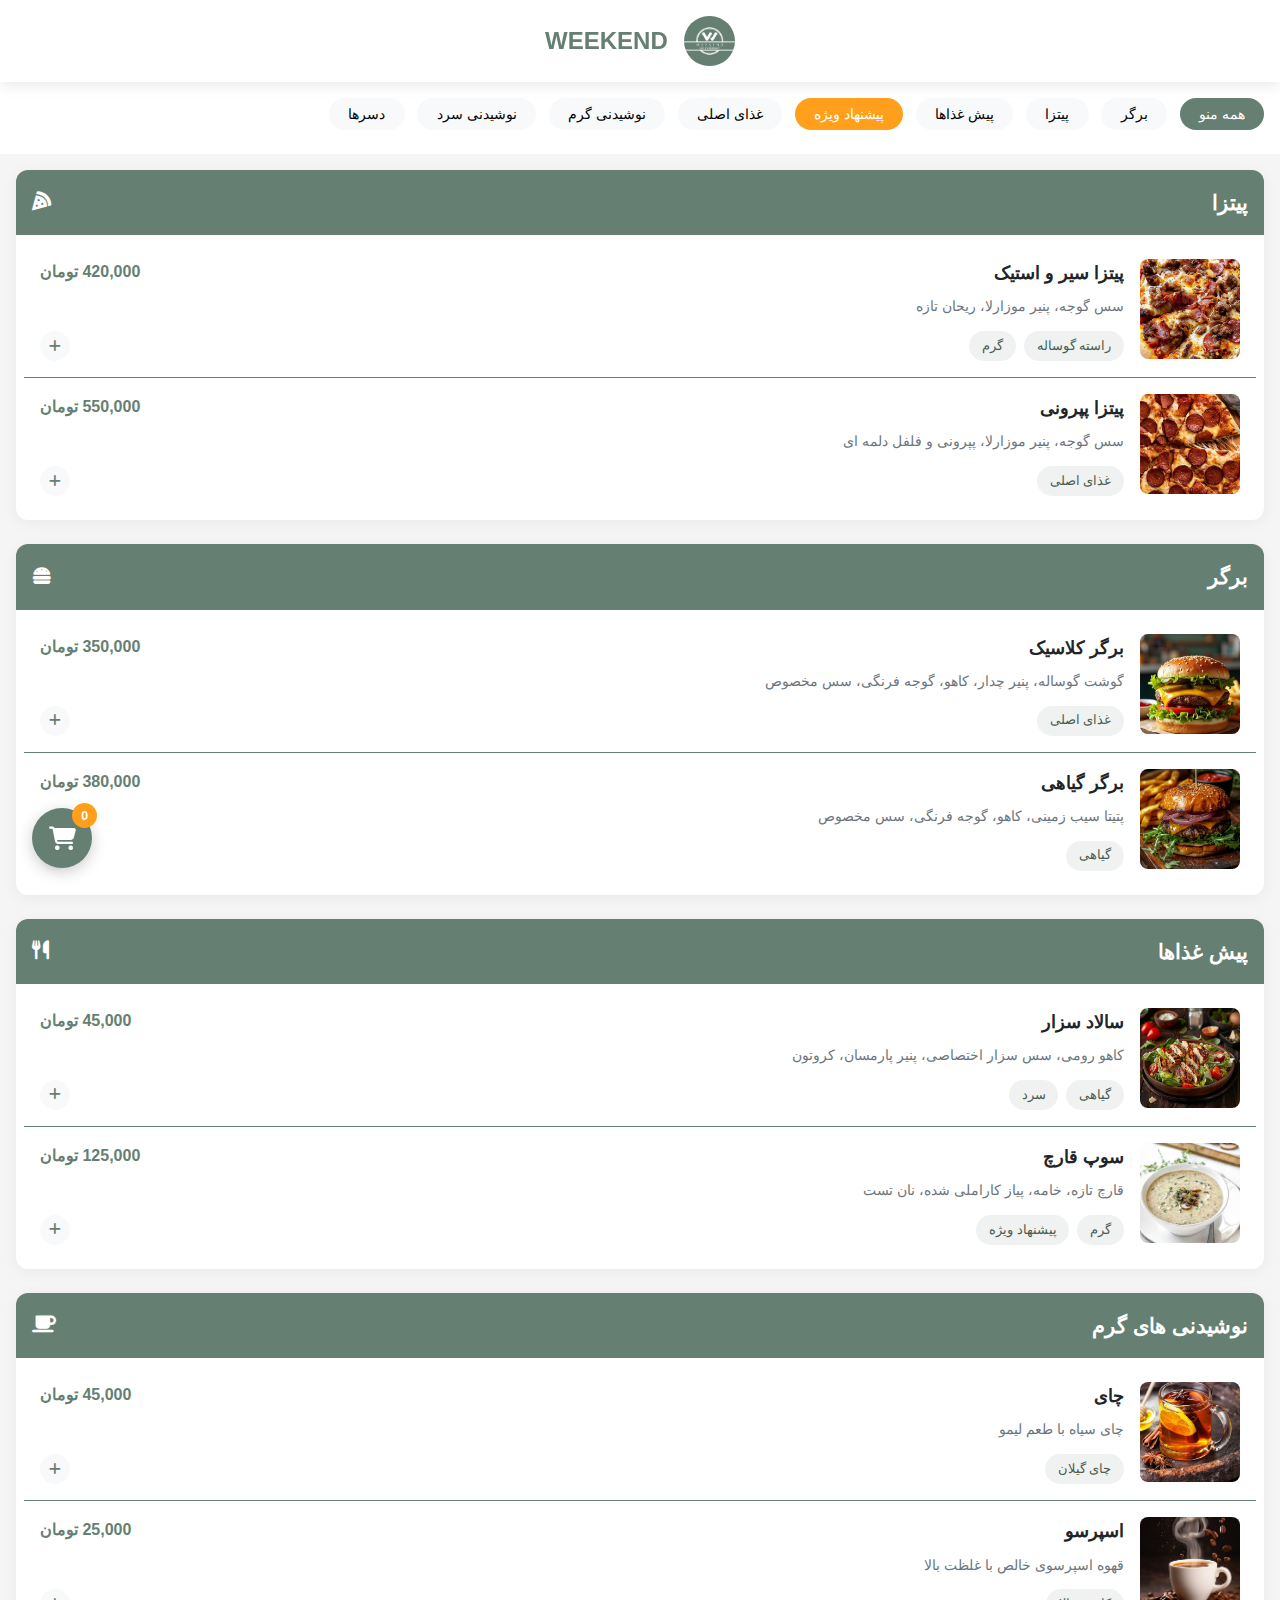
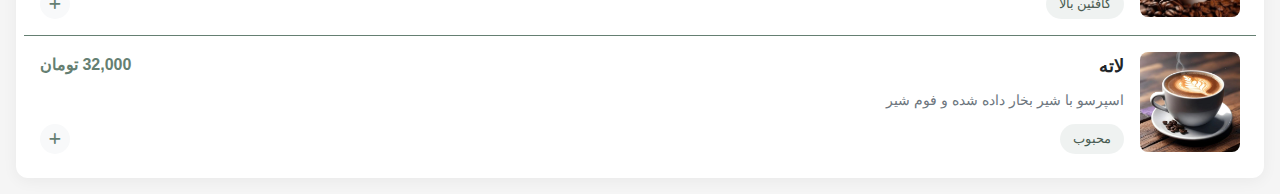
==== index.html @ 00af2cc5 "first Sort file" ====
<!DOCTYPE html>
<html lang="fa" dir="rtl">

<head>
    <meta charset="UTF-8">
    <meta name="viewport" content="width=device-width, initial-scale=1.0">
    <title>منوی دیجیتال WEEKEND</title>
    <link rel="icon" type="image/jpg" href="images/icon.jpg" >
    <link rel="stylesheet" href="https://cdnjs.cloudflare.com/ajax/libs/font-awesome/6.4.0/css/all.min.css">
    <link rel="stylesheet" href="style.css">
</head>

<body>
    <!-- Modern App Bar -->
    <header class="app-bar">
        <div class="logo-container">
            <img src="/images/logo3.jpg" alt="لوگوی WEEKEND" class="logo-img">
            <div class="logo-text">WEEKEND</div>
        </div>
    </header>

    <!-- Intelligent Filters -->
    <div class="filter-section">
        <div class="filter-scroll" id="filterContainer">
            <!-- Filters will be loaded from JSON -->
        </div>
    </div>

    <!-- Modern Menu Layout -->
    <div class="menu-container" id="menuContainer">
        <!-- Menu content will be loaded from JSON -->
    </div>

    <!-- Floating Cart Button -->
    <button class="cart-btn" id="cartButton">
        <i class="fas fa-shopping-cart"></i>
        <span class="cart-badge" id="cartBadge">0</span>
    </button>

    <!-- Cart Modal --><!-- جایگزین کردن بخش سبد خرید با این کد -->
    <div class="cart-modal" id="cartModal">
        <div class="cart-overlay" id="cartOverlay"></div>
        <div class="cart-center-box">
            <div class="cart-content">
                <div class="cart-header">
                    <h3>سبد خرید شما</h3>
                    <button class="close-btn" id="closeCart">&times;</button>
                </div>
                <div class="cart-items" id="cartItems">
                    <!-- آیتم‌های سبد خرید اینجا نمایش داده می‌شوند -->
                </div>
                <div class="cart-footer">
                    <div class="cart-total" id="totalPrice">جمع کل: ۰ تومان</div>
                    <button class="primary-btn" id="exportOrder">ثبت نهایی سفارش</button>
                </div>
            </div>
        </div>
    </div>

    <script src="script.js"></script>
</body>

</html>
---- style.css ----
:root {
    --primary: #657F72;
    --primary-dark: #4A5D52;
    --secondary: #FF9F1C;
    --light: #F8F9FA;
    --dark: #212529;
    --gray: #6C757D;
}

* {
    margin: 0;
    padding: 0;
    box-sizing: border-box;
    font-family: 'Segoe UI', 'Vazirmatn', sans-serif;
}

body {
    background-color: #f5f5f5;
    color: var(--dark);
    line-height: 1.6;
}

/* Modern Header */
.app-bar {
    position: sticky;
    top: 0;
    z-index: 1000;
    background: white;
    box-shadow: 0 2px 15px rgba(0, 0, 0, 0.1);
    padding: 1rem;
    display: flex;
    justify-content: center;
    align-items: center;
}

.logo-container {
    display: flex;
    align-items: center;
    gap: 1rem;
}

.logo-img {
    height: 50px;
    width: auto;
    border-radius: 50px;
}

.logo-text {
    font-size: 1.5rem;
    font-weight: 700;
    color: var(--primary);
}

/* Advanced Search
        .search-container {
            padding: 1rem;
            background: white;
            position: sticky;
            top: 80px;
            z-index: 999;
            box-shadow: 0 2px 10px rgba(0, 0, 0, 0.05);
        }

        .search-box {
            display: flex;
            background: var(--light);
            border-radius: 50px;
            overflow: hidden;
            padding: 0.5rem 1rem;
        }

        .search-box input {
            flex: 1;
            border: none;
            background: transparent;
            padding: 0.5rem;
            font-size: 1rem;
        }

        .search-box button {
            background: none;
            border: none;
            color: var(--gray);
        } */

/* Smart Filters */
.filter-section {
    padding: 1rem;
    background: white;
    position: sticky;
    top: 82px;
    z-index: 998;
}

.filter-scroll {
    display: flex;
    gap: 0.8rem;
    overflow-x: auto;
    padding-bottom: 0.5rem;
}

.filter-chip {
    padding: 0.5rem 1.2rem;
    border-radius: 50px;
    background: var(--light);
    border: none;
    white-space: nowrap;
    cursor: pointer;
    transition: all 0.2s;
    font-size: 0.9rem;
}

.filter-chip.active {
    background: var(--primary);
    color: white;
}

.filter-chip.highlight {
    background: var(--secondary);
    color: white;
}

/* Modern Menu Items */
.menu-container {
    padding: 1rem;
    display: grid;
    gap: 1.5rem;
}

.category-section {
    background: white;
    border-radius: 12px;
    overflow: hidden;
    box-shadow: 0 3px 15px rgba(0, 0, 0, 0.05);
}

.category-header {
    padding: 1rem;
    background: var(--primary);
    color: white;
    display: flex;
    justify-content: space-between;
    align-items: center;
}

.category-title {
    font-size: 1.3rem;
    font-weight: 600;
}

.category-icon {
    font-size: 1.2rem;
}

.menu-items {
    padding: 0.5rem;
}

.menu-item {
    display: flex;
    gap: 1rem;
    padding: 1rem;
    border-bottom: 1.5px solid #657F72;
    transition: all 0.3s;
}

.menu-item:last-child {
    border-bottom: none;
}

.menu-item:hover {
    background: rgba(101, 127, 114, 0.05);
}

.item-image {
    width: 100px;
    height: 100px;
    border-radius: 8px;
    object-fit: cover;
    flex-shrink: 0;
}

.item-details {
    flex: 1;
}

.item-header {
    display: flex;
    justify-content: space-between;
    margin-bottom: 0.5rem;
}

.item-title {
    font-weight: 600;
    font-size: 1.1rem;
}

.item-price {
    color: var(--primary);
    font-weight: 700;
}

.item-desc {
    color: var(--gray);
    font-size: 0.9rem;
    margin-bottom: 0.8rem;
}

.item-footer {
    display: flex;
    justify-content: space-between;
    align-items: center;
}

.item-tags {
    display: flex;
    gap: 0.5rem;
}

.item-tag {
    background: rgba(101, 127, 114, 0.1);
    color: var(--primary-dark);
    padding: 0.3rem 0.8rem;
    border-radius: 50px;
    font-size: 0.8rem;
}

.item-actions {
    display: flex;
    gap: 0.5rem;
}

.action-btn {
    width: 30px;
    height: 30px;
    border-radius: 50%;
    display: flex;
    align-items: center;
    justify-content: center;
    background: var(--light);
    border: none;
    color: var(--primary);
    cursor: pointer;
    transition: all 0.2s;
}

.action-btn:hover {
    background: var(--primary);
    color: white;
}

/* Cart Modal */
/* اضافه کردن این استایل‌ها به فایل style.css */

.cart-modal {
    display: none;
    position: fixed;
    top: 0;
    left: 0;
    width: 100%;
    height: 100%;
    z-index: 1000;
}

.cart-overlay {
    position: absolute;
    top: 0;
    left: 0;
    width: 100%;
    height: 100%;
    background-color: rgba(0, 0, 0, 0.5);
}

.cart-center-box {
    position: relative;
    display: flex;
    justify-content: center;
    align-items: center;
    width: 100%;
    height: 100%;
    padding: 20px;
}

.cart-content {
    background-color: white;
    border-radius: 10px;
    width: 100%;
    max-width: 500px;
    max-height: 80vh;
    display: flex;
    flex-direction: column;
    box-shadow: 0 5px 15px rgba(0, 0, 0, 0.3);
    overflow: hidden;
}

.cart-header {
    padding: 15px 20px;
    background-color: #657F72;
    color: white;
    display: flex;
    justify-content: space-between;
    align-items: center;
}

.cart-items {
    padding: 15px;
    overflow-y: auto;
    flex-grow: 1;
}

.cart-item {
    display: flex;
    align-items: center;
    padding: 10px 0;
    border-bottom: 2px solid #eee;
}

.cart-item-name {
    flex: 2;
    font-weight: 500;
}

.cart-item-quantity {
    flex: 1;
    display: flex;
    align-items: center;
    justify-content: center;
}

.quantity-btn {
    width: 30px;
    height: 30px;
    border-radius: 50%;
    border: 1px solid #657F72;
    background-color: white;
    color: #8B4513;
    font-size: 16px;
    cursor: pointer;
    display: flex;
    align-items: center;
    justify-content: center;
    transition: all 0.3s;
}

.quantity-btn:hover {
    background-color: #657F72;
    color: white;
}

.quantity {
    margin: 0 10px;
    min-width: 20px;
    text-align: center;
}

.cart-item-price {
    flex: 1;
    text-align: center;
    font-weight: 500;
}

.remove-item {
    background: none;
    border: none;
    color: #ff4444;
    cursor: pointer;
    width: 30px;
    height: 30px;
    display: flex;
    align-items: center;
    justify-content: center;
    font-size: 16px;
}

.cart-footer {
    padding: 15px 20px;
    background-color: #f9f9f9;
    border-top: 1px solid #eee;
    display: flex;
    flex-direction: column;
    gap: 15px;
}

.cart-total {
    font-size: 18px;
    font-weight: bold;
    text-align: center;
}

.primary-btn {
    background-color: #657F72;
    color: white;
    border: none;
    padding: 12px;
    border-radius: 5px;
    font-size: 16px;
    cursor: pointer;
    transition: background-color 0.3s;
}

.primary-btn:hover {
    background-color: #587064;
}

.close-btn {
    background: none;
    border: none;
    color: white;
    font-size: 1.5rem;
    cursor: pointer;
}

/* Floating Cart */
.cart-btn {
    position: fixed;
    bottom: 2rem;
    left: 2rem;
    background: var(--primary);
    color: white;
    width: 60px;
    height: 60px;
    border-radius: 50%;
    display: flex;
    align-items: center;
    justify-content: center;
    font-size: 1.5rem;
    box-shadow: 0 4px 15px rgba(0, 0, 0, 0.2);
    border: none;
    cursor: pointer;
    z-index: 100;
}

.cart-badge {
    position: absolute;
    top: -5px;
    right: -5px;
    background: var(--secondary);
    color: white;
    width: 25px;
    height: 25px;
    border-radius: 50%;
    display: flex;
    align-items: center;
    justify-content: center;
    font-size: 0.8rem;
    font-weight: bold;
}

/* Export Button */
.export-btn {
    background: var(--secondary);
    color: white;
    border: none;
    padding: 0.8rem 1.5rem;
    border-radius: 50px;
    cursor: pointer;
    font-weight: bold;
}

/* Responsive Design */
@media (max-width: 768px) {
    .menu-item {
        flex-direction: column;
    }

    .item-image {
        width: 100%;
        height: 180px;
    }

    .item-footer {
        flex-direction: column;
        align-items: flex-start;
        gap: 1rem;
    }

    .item-actions {
        width: 100%;
        justify-content: flex-end;
    }

    .cart-btn {
        position: fixed;
        top: 17px;
        right: 10px;
        z-index: 1001;
        width: 45px;
        height: 45px;


    }

}
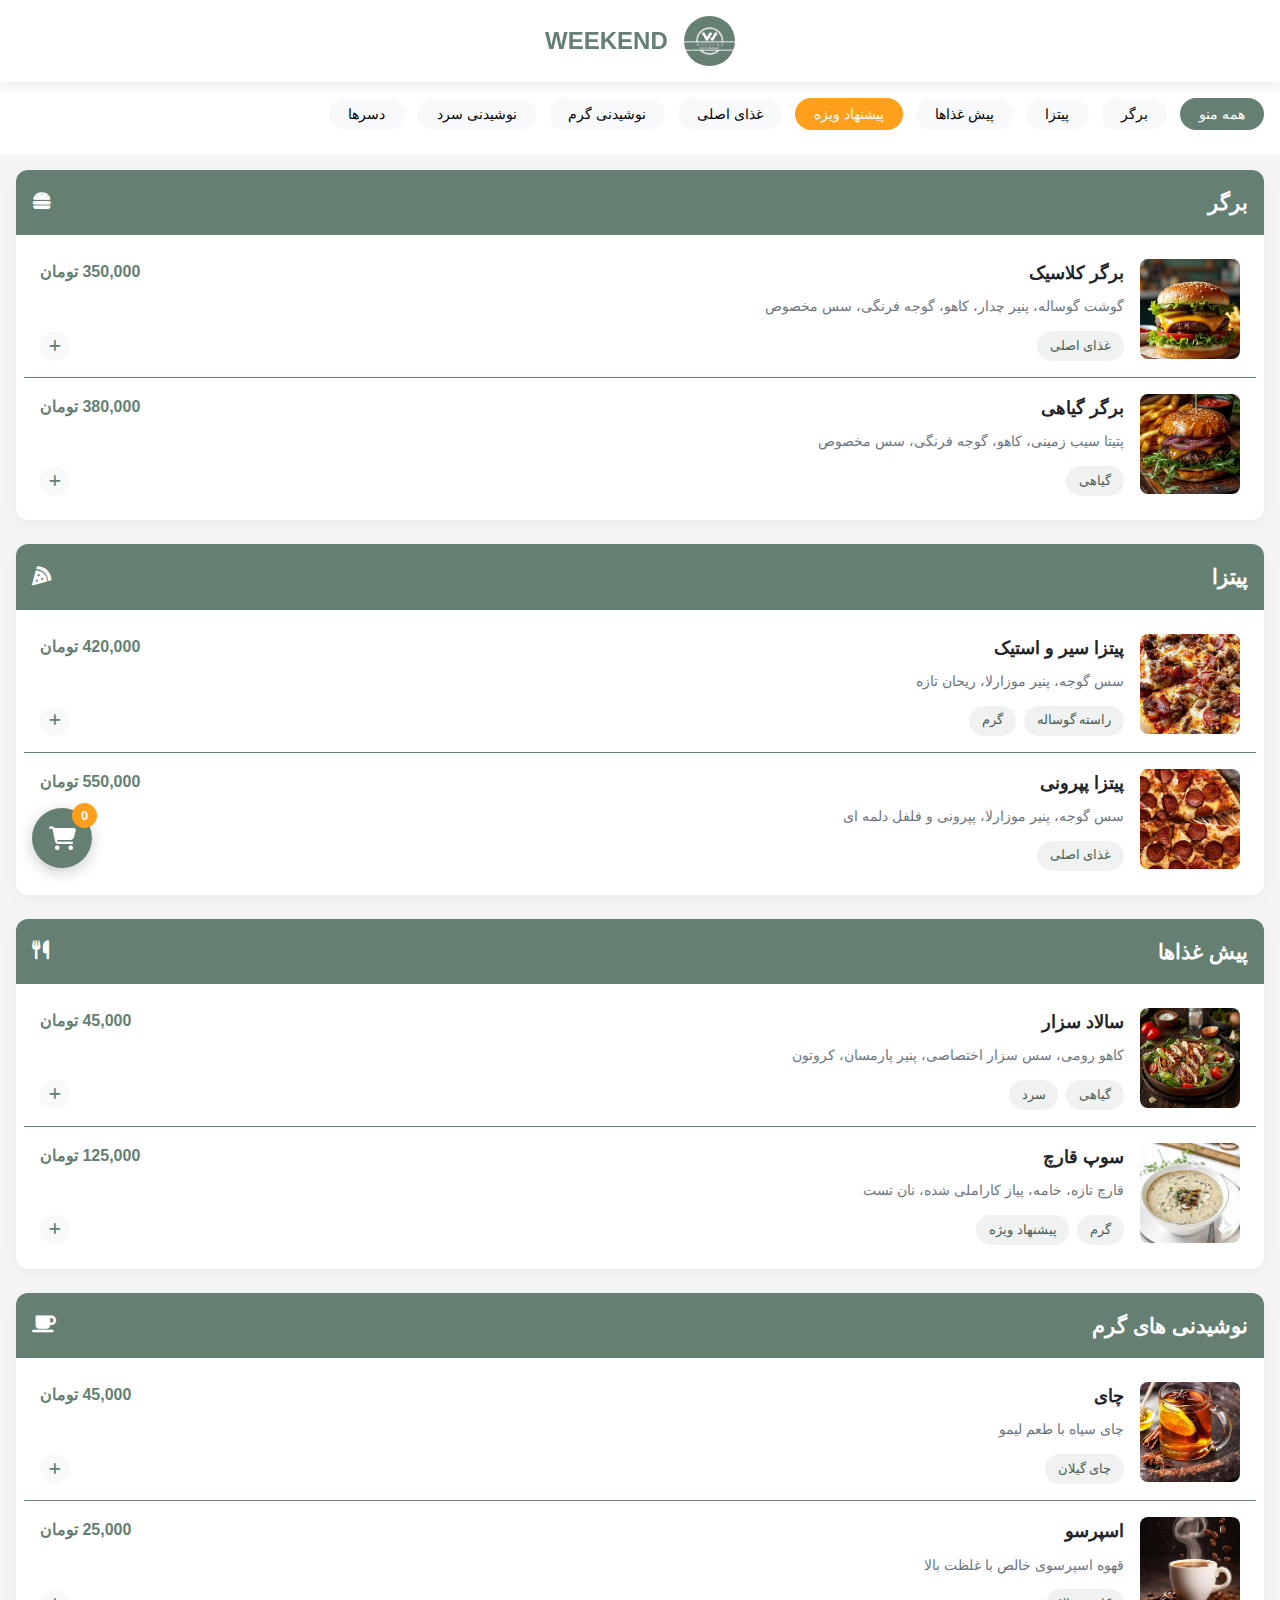
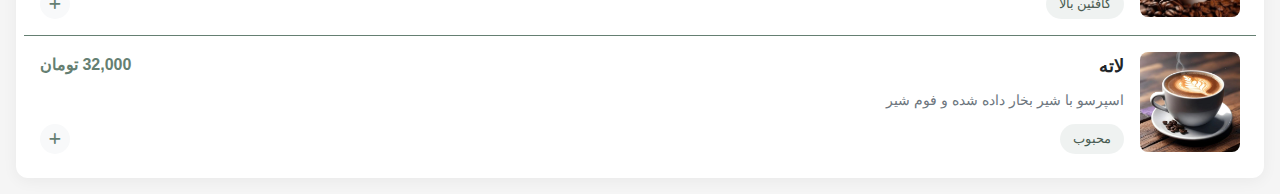
==== commit d7c38ee6: "landing page" ====
--- a/index.html
+++ b/index.html
@@ -5,7 +5,7 @@
     <meta charset="UTF-8">
     <meta name="viewport" content="width=device-width, initial-scale=1.0">
     <title>منوی دیجیتال WEEKEND</title>
-    <link rel="icon" type="image/jpg" href="images/icon.jpg" >
+    <link rel="icon" type="image/jpg" href="images/icon.jpg">
     <link rel="stylesheet" href="https://cdnjs.cloudflare.com/ajax/libs/font-awesome/6.4.0/css/all.min.css">
     <link rel="stylesheet" href="style.css">
 </head>
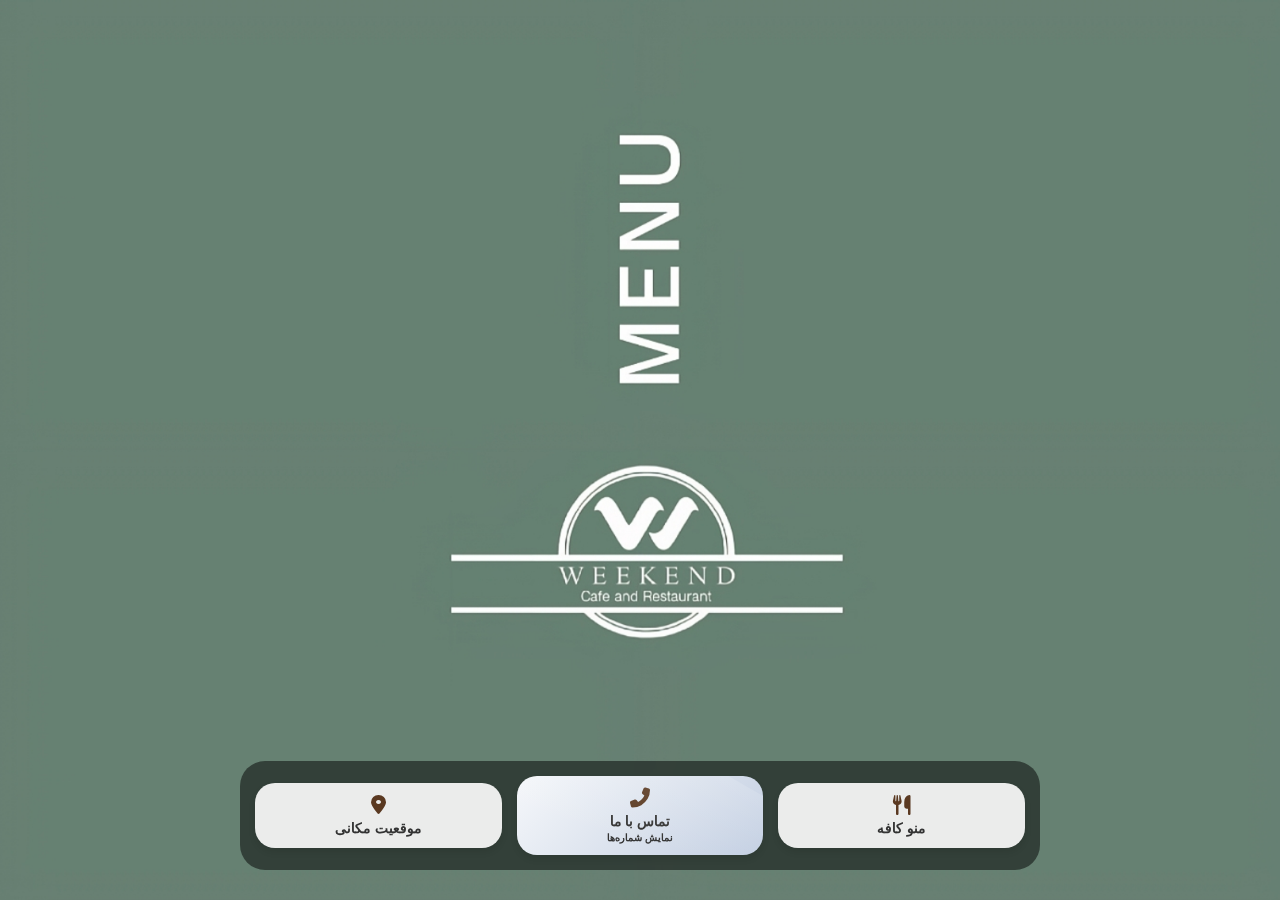
==== commit 7707a9d5: "Name change" ====
--- a/index.html
+++ b/index.html
@@ -5,59 +5,49 @@
     <meta charset="UTF-8">
     <meta name="viewport" content="width=device-width, initial-scale=1.0">
     <title>منوی دیجیتال WEEKEND</title>
-    <link rel="icon" type="image/jpg" href="images/icon.jpg">
     <link rel="stylesheet" href="https://cdnjs.cloudflare.com/ajax/libs/font-awesome/6.4.0/css/all.min.css">
-    <link rel="stylesheet" href="style.css">
+    <link rel="stylesheet" href="index.css">
 </head>
 
 <body>
-    <!-- Modern App Bar -->
-    <header class="app-bar">
-        <div class="logo-container">
-            <img src="/images/logo3.jpg" alt="لوگوی WEEKEND" class="logo-img">
-            <div class="logo-text">WEEKEND</div>
-        </div>
-    </header>
+    <div class="buttons-container">
+        <button class="action-button" onclick="window.location.href='Menu.html'">
+            <i class="fas fa-utensils"></i>
+            منو کافه
+        </button>
 
-    <!-- Intelligent Filters -->
-    <div class="filter-section">
-        <div class="filter-scroll" id="filterContainer">
-            <!-- Filters will be loaded from JSON -->
+        <button class="action-button phone-button" onclick="showContactModal()">
+            <i class="fas fa-phone-alt"></i>
+            تماس با ما
+            <span id="phone-text" style="font-size:10px; margin-top:3px;">نمایش شماره‌ها</span>
+        </button>
+
+        <button id="location-btn" class="action-button" onclick="showMap()">
+            <i class="fas fa-map-marker-alt"></i>
+            موقعیت مکانی
+        </button>
+    </div>
+
+    <!-- مُدال تماس -->
+    <div id="contact-modal">
+        <div class="modal-content">
+            <button class="close-modal" onclick="hideContactModal()">×</button>
+            <h3>تماس با کافه WEEKEND</h3>
+            <a href="tel:09113865027" class="phone-number">
+                <i class="fas fa-phone-alt phone-icon"></i>09113865027
+            </a>
+            <a href="tel:09032332355" class="phone-number">
+                <i class="fas fa-phone-alt phone-icon"></i>09032332355
+            </a>
+            <p style="font-size: 12px; margin-top: 15px; color: #777;">برای تماس روی شماره کلیک کنید</p>
         </div>
     </div>
 
-    <!-- Modern Menu Layout -->
-    <div class="menu-container" id="menuContainer">
-        <!-- Menu content will be loaded from JSON -->
+    <div id="map-container">
+        <button id="close-map" onclick="hideMap()">×</button>
+        <div id="map"></div>
     </div>
-
-    <!-- Floating Cart Button -->
-    <button class="cart-btn" id="cartButton">
-        <i class="fas fa-shopping-cart"></i>
-        <span class="cart-badge" id="cartBadge">0</span>
-    </button>
-
-    <!-- Cart Modal --><!-- جایگزین کردن بخش سبد خرید با این کد -->
-    <div class="cart-modal" id="cartModal">
-        <div class="cart-overlay" id="cartOverlay"></div>
-        <div class="cart-center-box">
-            <div class="cart-content">
-                <div class="cart-header">
-                    <h3>سبد خرید شما</h3>
-                    <button class="close-btn" id="closeCart">&times;</button>
-                </div>
-                <div class="cart-items" id="cartItems">
-                    <!-- آیتم‌های سبد خرید اینجا نمایش داده می‌شوند -->
-                </div>
-                <div class="cart-footer">
-                    <div class="cart-total" id="totalPrice">جمع کل: ۰ تومان</div>
-                    <button class="primary-btn" id="exportOrder">ثبت نهایی سفارش</button>
-                </div>
-            </div>
-        </div>
-    </div>
-
-    <script src="script.js"></script>
+    <script src="index.js"></script>
 </body>
 
 </html>--- a/index.css
+++ b/index.css
@@ -0,0 +1,283 @@
+* {
+    box-sizing: border-box;
+    margin: 0;
+    padding: 0;
+}
+
+body {
+    font-family: 'Segoe UI', Tahoma, Geneva, Verdana, sans-serif;
+    height: 100vh;
+    width: 100%;
+    background-image: url(images/bg1.jpg);
+    background-size: cover;
+    background-position: center;
+    background-repeat: no-repeat;
+    display: flex;
+    justify-content: center;
+    align-items: flex-end;
+    padding-bottom: 30px;
+    position: relative;
+}
+
+.buttons-container {
+    display: flex;
+    justify-content: space-around;
+    align-items: center;
+    gap: 15px;
+    width: 90%;
+    max-width: 800px;
+    padding: 15px;
+    background-color: rgba(0, 0, 0, 0.5);
+    border-radius: 25px;
+    backdrop-filter: blur(5px);
+    z-index: 10;
+}
+
+.action-button {
+    padding: 12px 0;
+    background-color: rgba(255, 255, 255, 0.9);
+    border: none;
+    border-radius: 20px;
+    font-size: 14px;
+    cursor: pointer;
+    transition: all 0.3s ease;
+    width: 100%;
+    text-align: center;
+    box-shadow: 0 4px 8px rgba(0, 0, 0, 0.1);
+    font-weight: 600;
+    color: #333;
+    display: flex;
+    flex-direction: column;
+    align-items: center;
+    justify-content: center;
+}
+
+.action-button:hover {
+    background-color: rgba(255, 255, 255, 1);
+    transform: translateY(-3px);
+    box-shadow: 0 6px 12px rgba(0, 0, 0, 0.15);
+}
+
+.action-button i {
+    font-size: 20px;
+    margin-bottom: 5px;
+    color: #5a3921;
+}
+
+.phone-button {
+    background: linear-gradient(135deg, #f5f7fa 0%, #c3cfe2 100%);
+    position: relative;
+    overflow: hidden;
+}
+
+.phone-button::after {
+    content: '';
+    position: absolute;
+    top: -50%;
+    left: -50%;
+    width: 200%;
+    height: 200%;
+    background: linear-gradient(to bottom right,
+            rgba(255, 255, 255, 0.3) 0%,
+            rgba(255, 255, 255, 0) 60%);
+    transform: rotate(30deg);
+    animation: shine 3s infinite;
+}
+
+#map-container {
+    position: fixed;
+    top: 0;
+    left: 0;
+    width: 100%;
+    height: 100%;
+    background: rgba(0, 0, 0, 0.8);
+    display: none;
+    justify-content: center;
+    align-items: center;
+    z-index: 100;
+}
+
+#map {
+    width: 90%;
+    height: 70%;
+    background: white;
+    border-radius: 15px;
+    overflow: hidden;
+    position: relative;
+}
+
+#close-map {
+    position: absolute;
+    top: 15px;
+    left: 15px;
+    background: #ff4757;
+    color: white;
+    border: none;
+    width: 40px;
+    height: 40px;
+    border-radius: 50%;
+    font-size: 20px;
+    cursor: pointer;
+    z-index: 101;
+}
+
+.location-info {
+    padding: 15px;
+    text-align: center;
+}
+
+.location-info h3,
+.location-info h4 {
+    margin-bottom: 10px;
+}
+
+.map-iframe-container {
+    width: 100%;
+    height: 60%;
+}
+
+.map-iframe-container iframe {
+    width: 100%;
+    height: 100%;
+    border: none;
+}
+
+.open-maps-btn {
+    display: block;
+    padding: 10px;
+    background-color: #4285F4;
+    color: white;
+    text-align: center;
+    text-decoration: none;
+    border-radius: 5px;
+    margin: 15px;
+    transition: background-color 0.3s;
+}
+
+.open-maps-btn:hover {
+    background-color: #3367D6;
+}
+
+/* استایل‌های مُدال تماس */
+#contact-modal {
+    position: fixed;
+    top: 0;
+    left: 0;
+    width: 100%;
+    height: 100%;
+    background: rgba(0, 0, 0, 0.7);
+    display: none;
+    justify-content: center;
+    align-items: center;
+    z-index: 1000;
+}
+
+.modal-content {
+    background: white;
+    padding: 25px;
+    border-radius: 15px;
+    width: 80%;
+    max-width: 300px;
+    text-align: center;
+    box-shadow: 0 5px 15px rgba(0, 0, 0, 0.3);
+    position: relative;
+}
+
+.phone-number {
+    display: block;
+    margin: 15px 0;
+    padding: 12px;
+    background: #f5f5f5;
+    border-radius: 10px;
+    color: #333;
+    text-decoration: none;
+    font-weight: bold;
+    transition: all 0.3s;
+}
+
+.phone-number:hover {
+    background: #e0e0e0;
+    transform: translateY(-2px);
+}
+
+.close-modal {
+    position: absolute;
+    top: 10px;
+    left: 10px;
+    background: #ff4757;
+    color: white;
+    border: none;
+    width: 30px;
+    height: 30px;
+    border-radius: 50%;
+    font-size: 16px;
+    cursor: pointer;
+}
+
+.phone-icon {
+    margin-left: 8px;
+    color: #5a3921;
+}
+
+@keyframes shine {
+    0% {
+        transform: rotate(30deg) translate(-30%, -30%);
+    }
+
+    100% {
+        transform: rotate(30deg) translate(30%, 30%);
+    }
+}
+
+@media (max-width: 768px) {
+    body {
+        background-image: url(images/bg2.jpg);
+        background-size: cover;
+    }
+
+    .buttons-container {
+        width: 95%;
+        gap: 10px;
+        padding: 10px;
+    }
+
+    .action-button {
+        padding: 10px 0;
+        font-size: 12px;
+    }
+
+    .action-button i {
+        font-size: 18px;
+    }
+
+    #map {
+        width: 95%;
+        height: 80%;
+    }
+
+    .modal-content {
+        width: 90%;
+        padding: 20px;
+    }
+}
+
+@media (max-width: 480px) {
+    .buttons-container {
+        border-radius: 15px;
+    }
+
+    .action-button {
+        border-radius: 15px;
+        padding: 8px 0;
+        font-size: 11px;
+    }
+
+    .action-button i {
+        font-size: 16px;
+    }
+
+    .phone-number {
+        padding: 10px;
+        font-size: 14px;
+    }
+}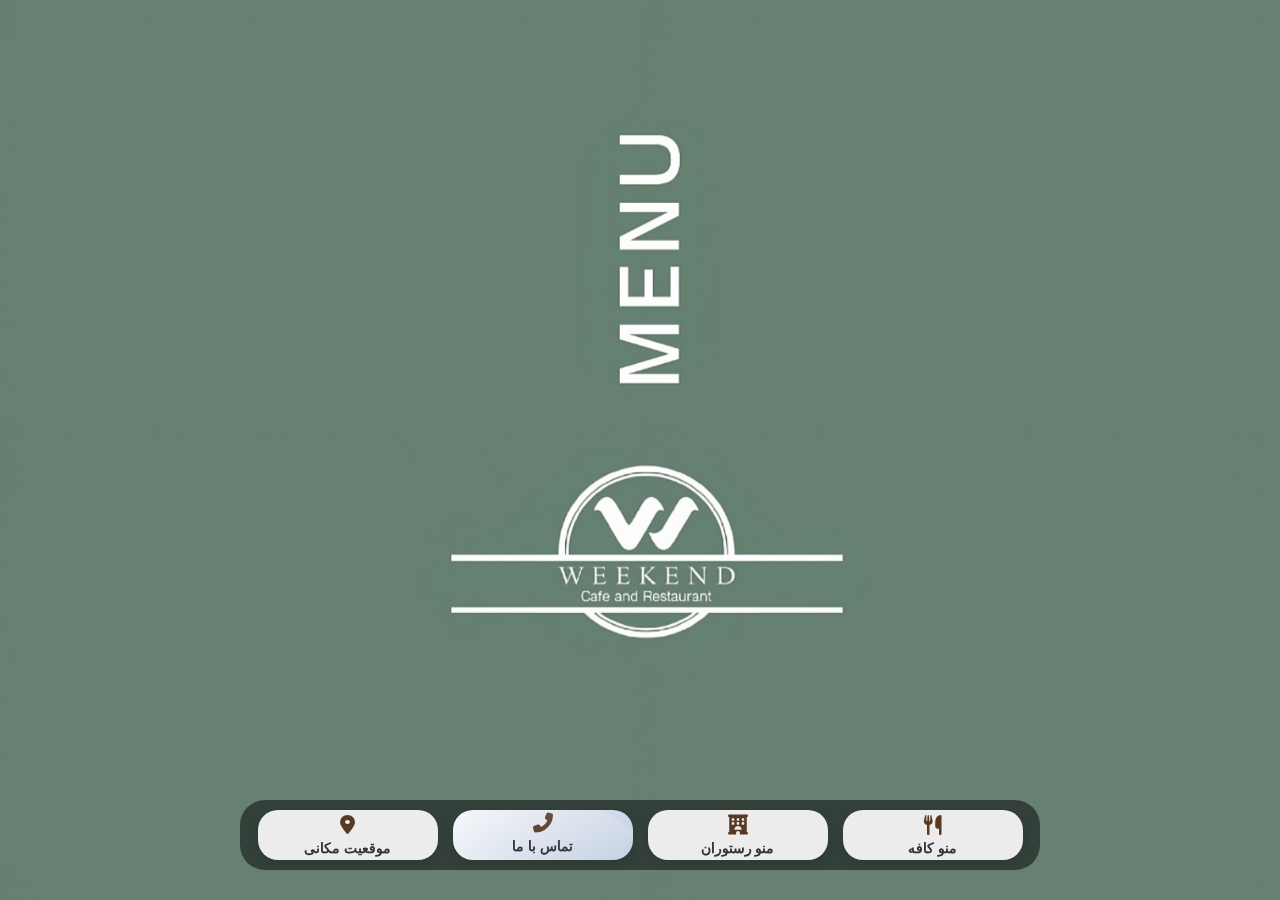
==== commit f8dae56b: "change index" ====
--- a/index.html
+++ b/index.html
@@ -15,11 +15,15 @@
             <i class="fas fa-utensils"></i>
             منو کافه
         </button>
+        <button class="action-button" onclick="window.location.href='restaurant.html'">
+            <i class="fas fa-hotel"></i>
+            منو رستوران
+        </button>
 
         <button class="action-button phone-button" onclick="showContactModal()">
             <i class="fas fa-phone-alt"></i>
             تماس با ما
-            <span id="phone-text" style="font-size:10px; margin-top:3px;">نمایش شماره‌ها</span>
+            <span id="phone-text" style="font-size:10px; margin-top:3px;"></span>
         </button>
 
         <button id="location-btn" class="action-button" onclick="showMap()">
--- a/index.css
+++ b/index.css
@@ -21,12 +21,13 @@
 
 .buttons-container {
     display: flex;
-    justify-content: space-around;
+    flex-wrap: wrap;
+    justify-content: center;
     align-items: center;
     gap: 15px;
     width: 90%;
     max-width: 800px;
-    padding: 15px;
+    padding: 10px;
     background-color: rgba(0, 0, 0, 0.5);
     border-radius: 25px;
     backdrop-filter: blur(5px);
@@ -41,7 +42,9 @@
     font-size: 14px;
     cursor: pointer;
     transition: all 0.3s ease;
-    width: 100%;
+    width: calc(25% - 15px);
+    min-width: 100px;
+    height: 50px;
     text-align: center;
     box-shadow: 0 4px 8px rgba(0, 0, 0, 0.1);
     font-weight: 600;
@@ -236,14 +239,19 @@
     }
 
     .buttons-container {
-        width: 95%;
+        width: 80%;
         gap: 10px;
         padding: 10px;
+        position: relative;
+        bottom: 0;
+        display: grid;
+        grid-template-columns: repeat(2, 1fr);
     }
 
     .action-button {
         padding: 10px 0;
         font-size: 12px;
+        width: 100%;
     }
 
     .action-button i {
@@ -261,9 +269,14 @@
     }
 }
 
-@media (max-width: 480px) {
+@media (max-width: 376px) {
     .buttons-container {
         border-radius: 15px;
+        width: 65%;
+        gap: 7px;
+        padding: 4px;
+        position: relative;
+        bottom: -20px;
     }
 
     .action-button {
